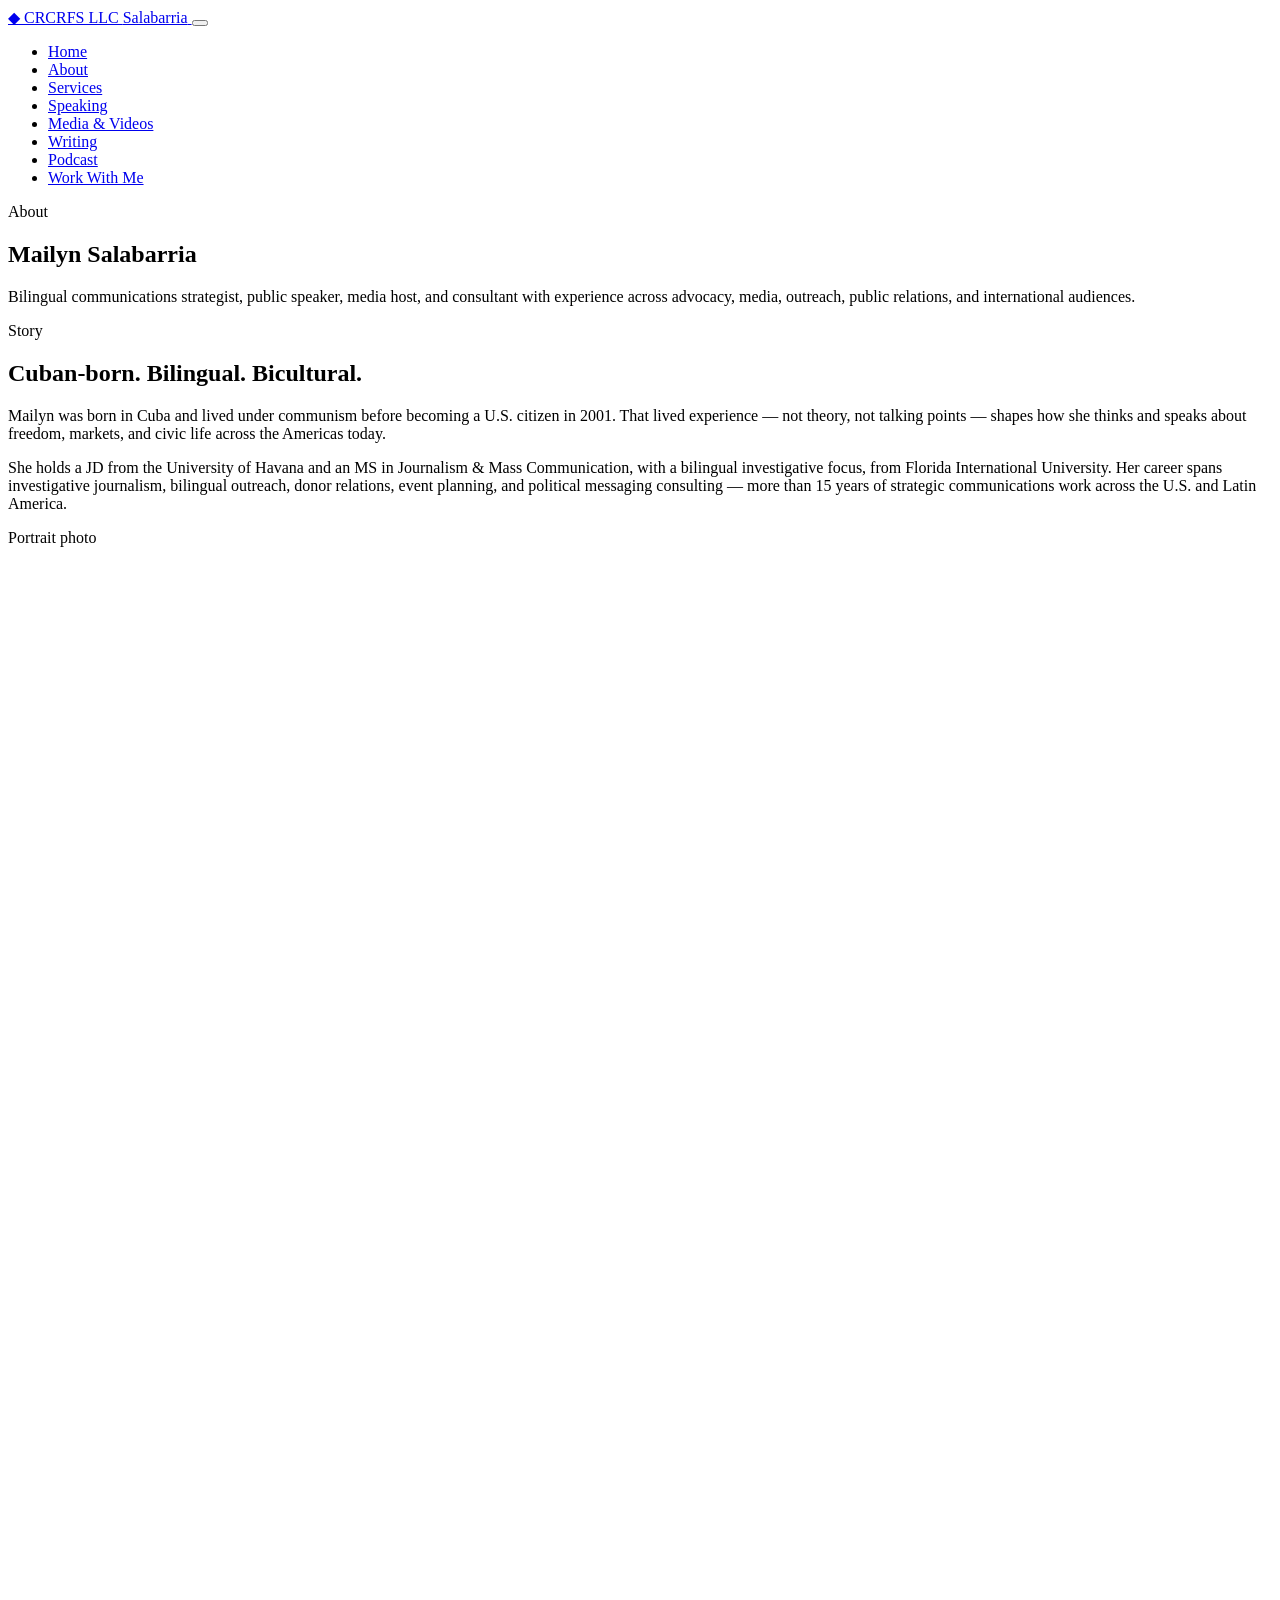
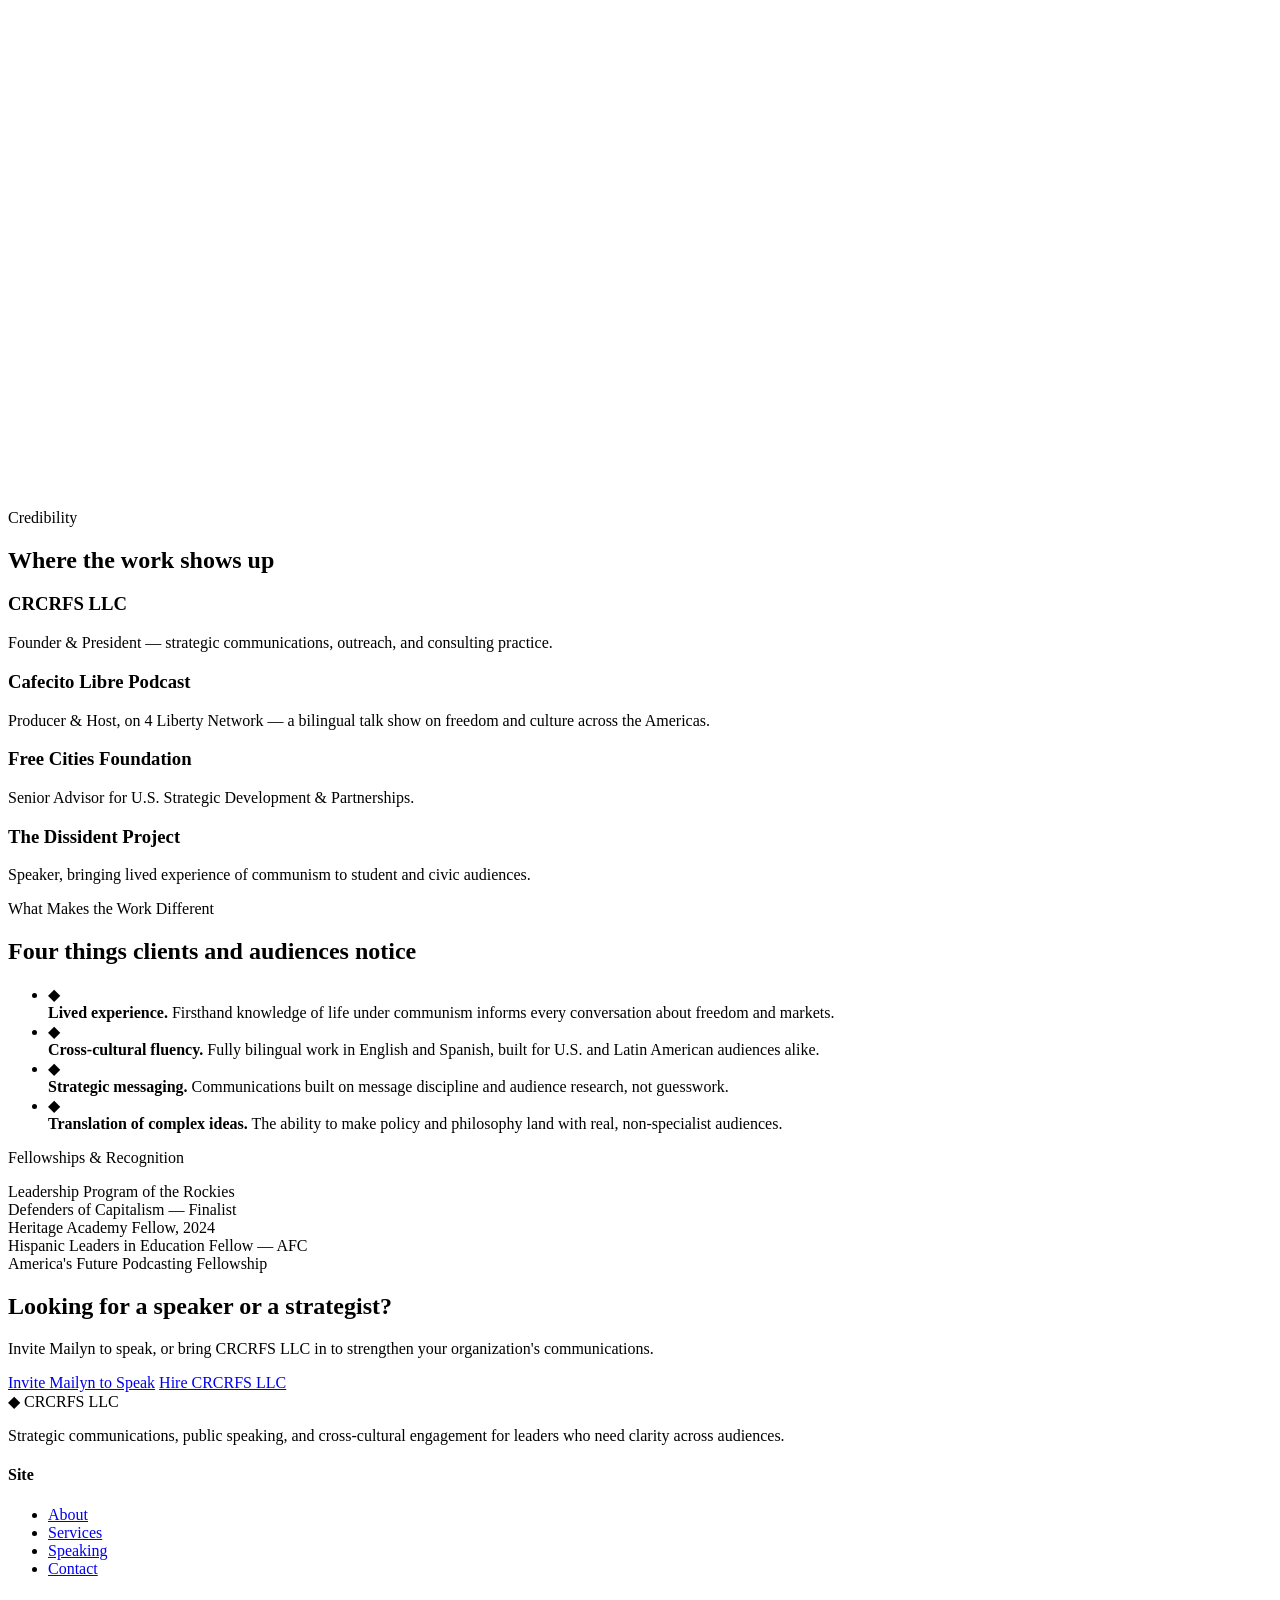
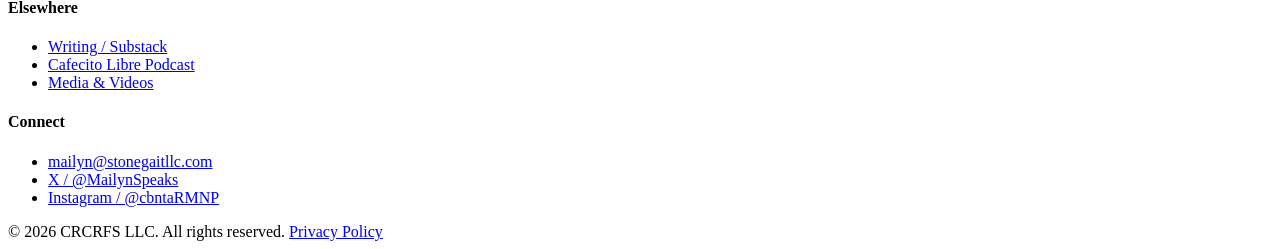
==== about.html @ 8a584d5a "Add files via upload" ====
<!DOCTYPE html>
<html lang="en">
<head>
<meta charset="UTF-8">
<meta name="viewport" content="width=device-width, initial-scale=1.0">
<title>About Mailyn Salabarria | CRCRFS LLC</title>
<meta name="description" content="Cuban-born, bilingual communications strategist and public speaker with 15+ years of experience in advocacy, media, and cross-cultural engagement.">
<link rel="stylesheet" href="css/style.css">
</head>
<body>
  <header class="site-header">
    <div class="container nav">
      <a href="index.html" class="logo">
        <span class="mark">◆</span> CRCRFS LLC <span class="sub">Salabarria</span>
      </a>
      <button class="nav-toggle" aria-label="Toggle menu" aria-expanded="false">
        <span></span><span></span><span></span>
      </button>
      <ul class="nav-links">
        <li><a href="index.html">Home</a></li>
        <li><a href="about.html">About</a></li>
        <li><a href="services.html">Services</a></li>
        <li><a href="speaking.html">Speaking</a></li>
        <li><a href="media.html">Media &amp; Videos</a></li>
        <li><a href="writing.html">Writing</a></li>
        <li><a href="podcast.html">Podcast</a></li>
        <li><a href="contact.html" class="nav-cta">Work With Me</a></li>
      </ul>
    </div>
  </header>

  <main>
  <section class="page-header">
    <div class="container">
      <span class="eyebrow">About</span>
      <h1>Mailyn Salabarria</h1>
      <p class="lede">Bilingual communications strategist, public speaker, media host, and consultant with experience across advocacy, media, outreach, public relations, and international audiences.</p>
    </div>
  </section>

  <section>
    <div class="container split">
      <div>
        <span class="eyebrow">Story</span>
        <h2>Cuban-born. Bilingual. Bicultural.</h2>
        <p>Mailyn was born in Cuba and lived under communism before becoming a U.S. citizen in 2001. That lived experience — not theory, not talking points — shapes how she thinks and speaks about freedom, markets, and civic life across the Americas today.</p>
        <p>She holds a JD from the University of Havana and an MS in Journalism &amp; Mass Communication, with a bilingual investigative focus, from Florida International University. Her career spans investigative journalism, bilingual outreach, donor relations, event planning, and political messaging consulting — more than 15 years of strategic communications work across the U.S. and Latin America.</p>
      </div>
      <div class="hero-visual" style="aspect-ratio:4/5;">
        <div class="placeholder-note">Portrait photo</div>
      </div>
    </div>
  </section>

  <section class="section-alt">
    <div class="container">
      <div class="section-head">
        <span class="eyebrow">Credibility</span>
        <h2>Where the work shows up</h2>
      </div>
      <div class="card-grid">
        <div class="card">
          <h3>CRCRFS LLC</h3>
          <p>Founder &amp; President — strategic communications, outreach, and consulting practice.</p>
        </div>
        <div class="card">
          <h3>Cafecito Libre Podcast</h3>
          <p>Producer &amp; Host, on 4 Liberty Network — a bilingual talk show on freedom and culture across the Americas.</p>
        </div>
        <div class="card">
          <h3>Free Cities Foundation</h3>
          <p>Senior Advisor for U.S. Strategic Development &amp; Partnerships.</p>
        </div>
        <div class="card">
          <h3>The Dissident Project</h3>
          <p>Speaker, bringing lived experience of communism to student and civic audiences.</p>
        </div>
      </div>
    </div>
  </section>

  <section>
    <div class="container">
      <div class="section-head">
        <span class="eyebrow">What Makes the Work Different</span>
        <h2>Four things clients and audiences notice</h2>
      </div>
      <ul class="pillar-list">
        <li><span class="mark">◆</span><div><strong>Lived experience.</strong> Firsthand knowledge of life under communism informs every conversation about freedom and markets.</div></li>
        <li><span class="mark">◆</span><div><strong>Cross-cultural fluency.</strong> Fully bilingual work in English and Spanish, built for U.S. and Latin American audiences alike.</div></li>
        <li><span class="mark">◆</span><div><strong>Strategic messaging.</strong> Communications built on message discipline and audience research, not guesswork.</div></li>
        <li><span class="mark">◆</span><div><strong>Translation of complex ideas.</strong> The ability to make policy and philosophy land with real, non-specialist audiences.</div></li>
      </ul>
    </div>
  </section>

  <section class="logo-strip">
    <div class="container">
      <p class="label">Fellowships &amp; Recognition</p>
      <div class="logo-grid">
        <div class="logo-slot">Leadership Program of the Rockies</div>
        <div class="logo-slot">Defenders of Capitalism — Finalist</div>
        <div class="logo-slot">Heritage Academy Fellow, 2024</div>
        <div class="logo-slot">Hispanic Leaders in Education Fellow — AFC</div>
        <div class="logo-slot">America's Future Podcasting Fellowship</div>
      </div>
    </div>
  </section>

  <section>
    <div class="container">
      <div class="cta-banner">
        <h2>Looking for a speaker or a strategist?</h2>
        <p>Invite Mailyn to speak, or bring CRCRFS LLC in to strengthen your organization's communications.</p>
        <div class="hero-actions">
          <a href="speaking.html" class="btn btn-gold">Invite Mailyn to Speak</a>
          <a href="contact.html" class="btn btn-outline-light">Hire CRCRFS LLC</a>
        </div>
      </div>
    </div>
  </section>

  </main>
  <footer class="site-footer">
    <div class="container">
      <div class="footer-grid">
        <div>
          <div class="footer-logo"><span class="mark">◆</span> CRCRFS LLC</div>
          <p class="footer-tagline">Strategic communications, public speaking, and cross-cultural engagement for leaders who need clarity across audiences.</p>
        </div>
        <div>
          <h4>Site</h4>
          <ul>
            <li><a href="about.html">About</a></li>
            <li><a href="services.html">Services</a></li>
            <li><a href="speaking.html">Speaking</a></li>
            <li><a href="contact.html">Contact</a></li>
          </ul>
        </div>
        <div>
          <h4>Elsewhere</h4>
          <ul>
            <li><a href="writing.html">Writing / Substack</a></li>
            <li><a href="podcast.html">Cafecito Libre Podcast</a></li>
            <li><a href="media.html">Media &amp; Videos</a></li>
          </ul>
        </div>
        <div>
          <h4>Connect</h4>
          <ul>
            <li><a href="mailto:mailyn@stonegaitllc.com">mailyn@stonegaitllc.com</a></li>
            <li><a href="https://x.com/MailynSpeaks" target="_blank" rel="noopener">X / @MailynSpeaks</a></li>
            <li><a href="https://instagram.com/cbntaRMNP" target="_blank" rel="noopener">Instagram / @cbntaRMNP</a></li>
          </ul>
        </div>
      </div>
      <div class="footer-bottom">
        <span>&copy; <span id="year"></span> CRCRFS LLC. All rights reserved.</span>
        <span><a href="#">Privacy Policy</a></span>
      </div>
    </div>
  </footer>
  <script>document.getElementById('year').textContent = new Date().getFullYear();</script>
  <script src="js/main.js"></script>
</body>
</html>
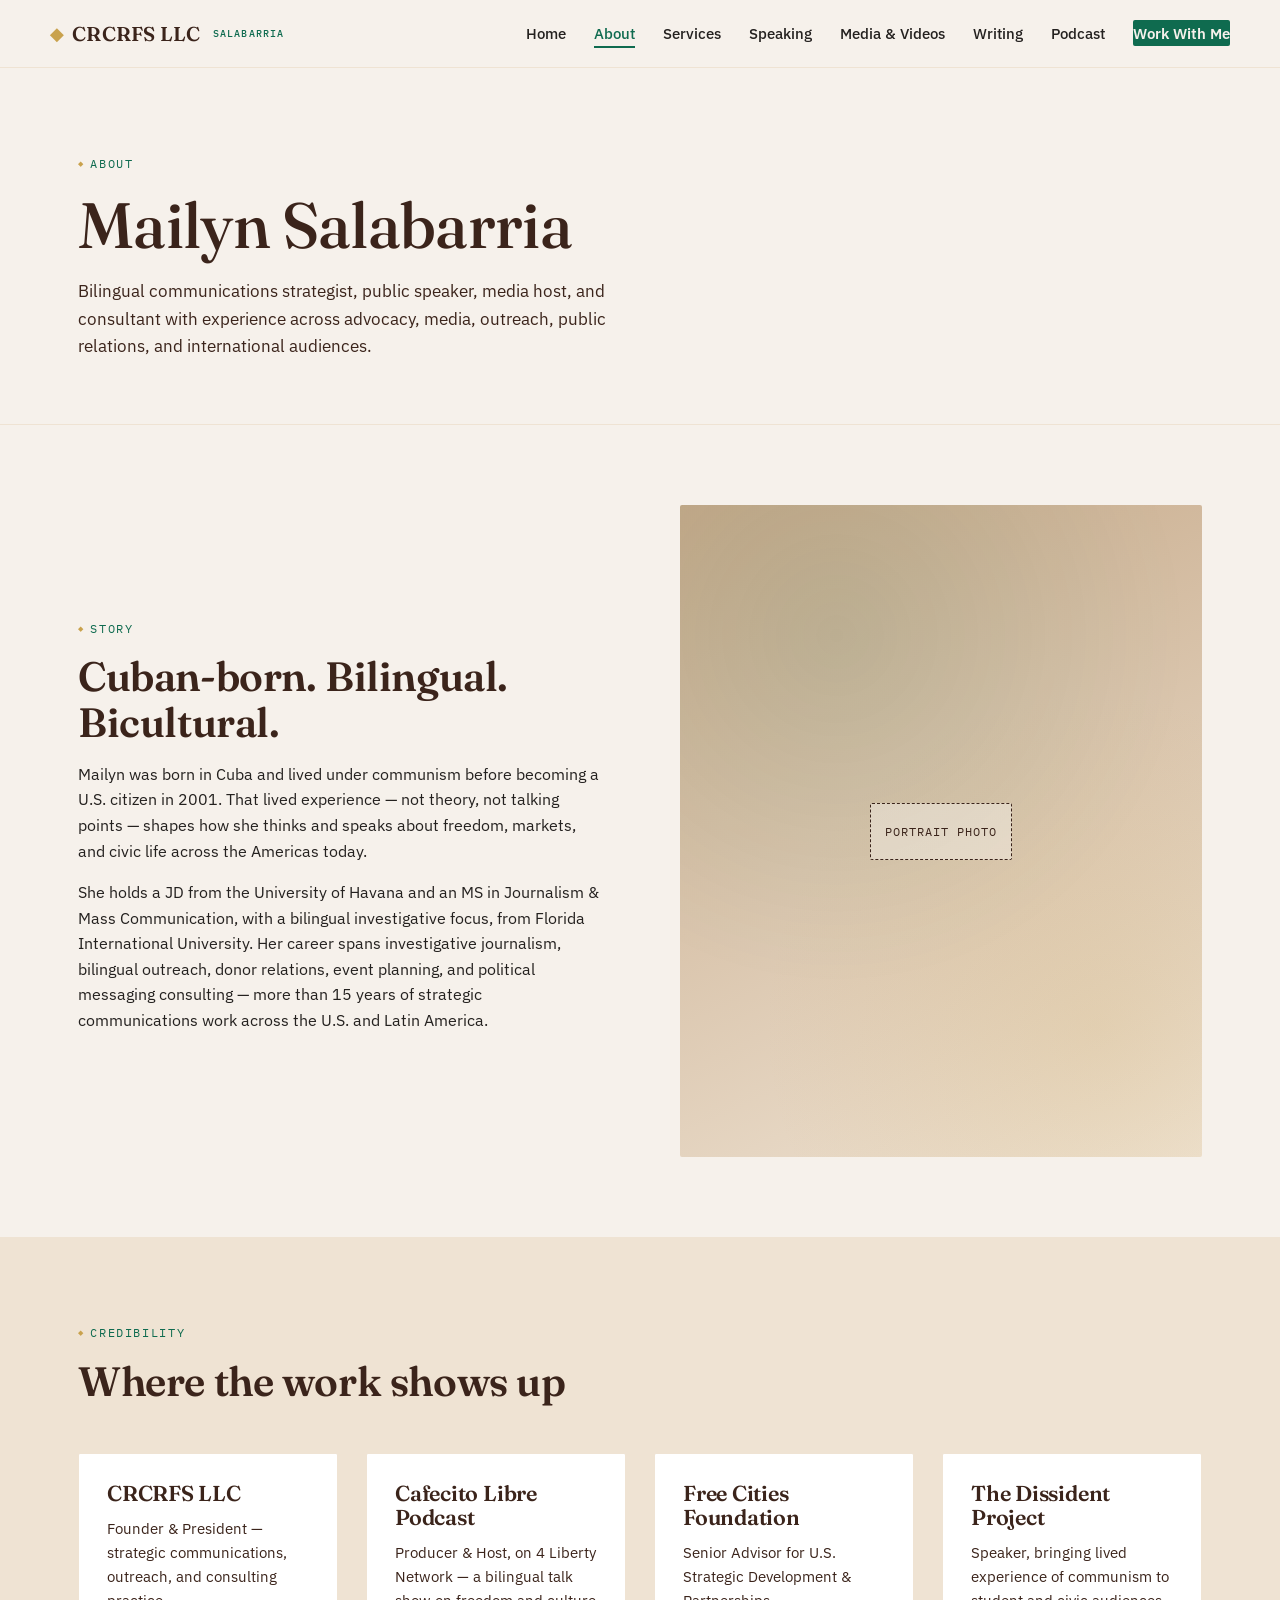
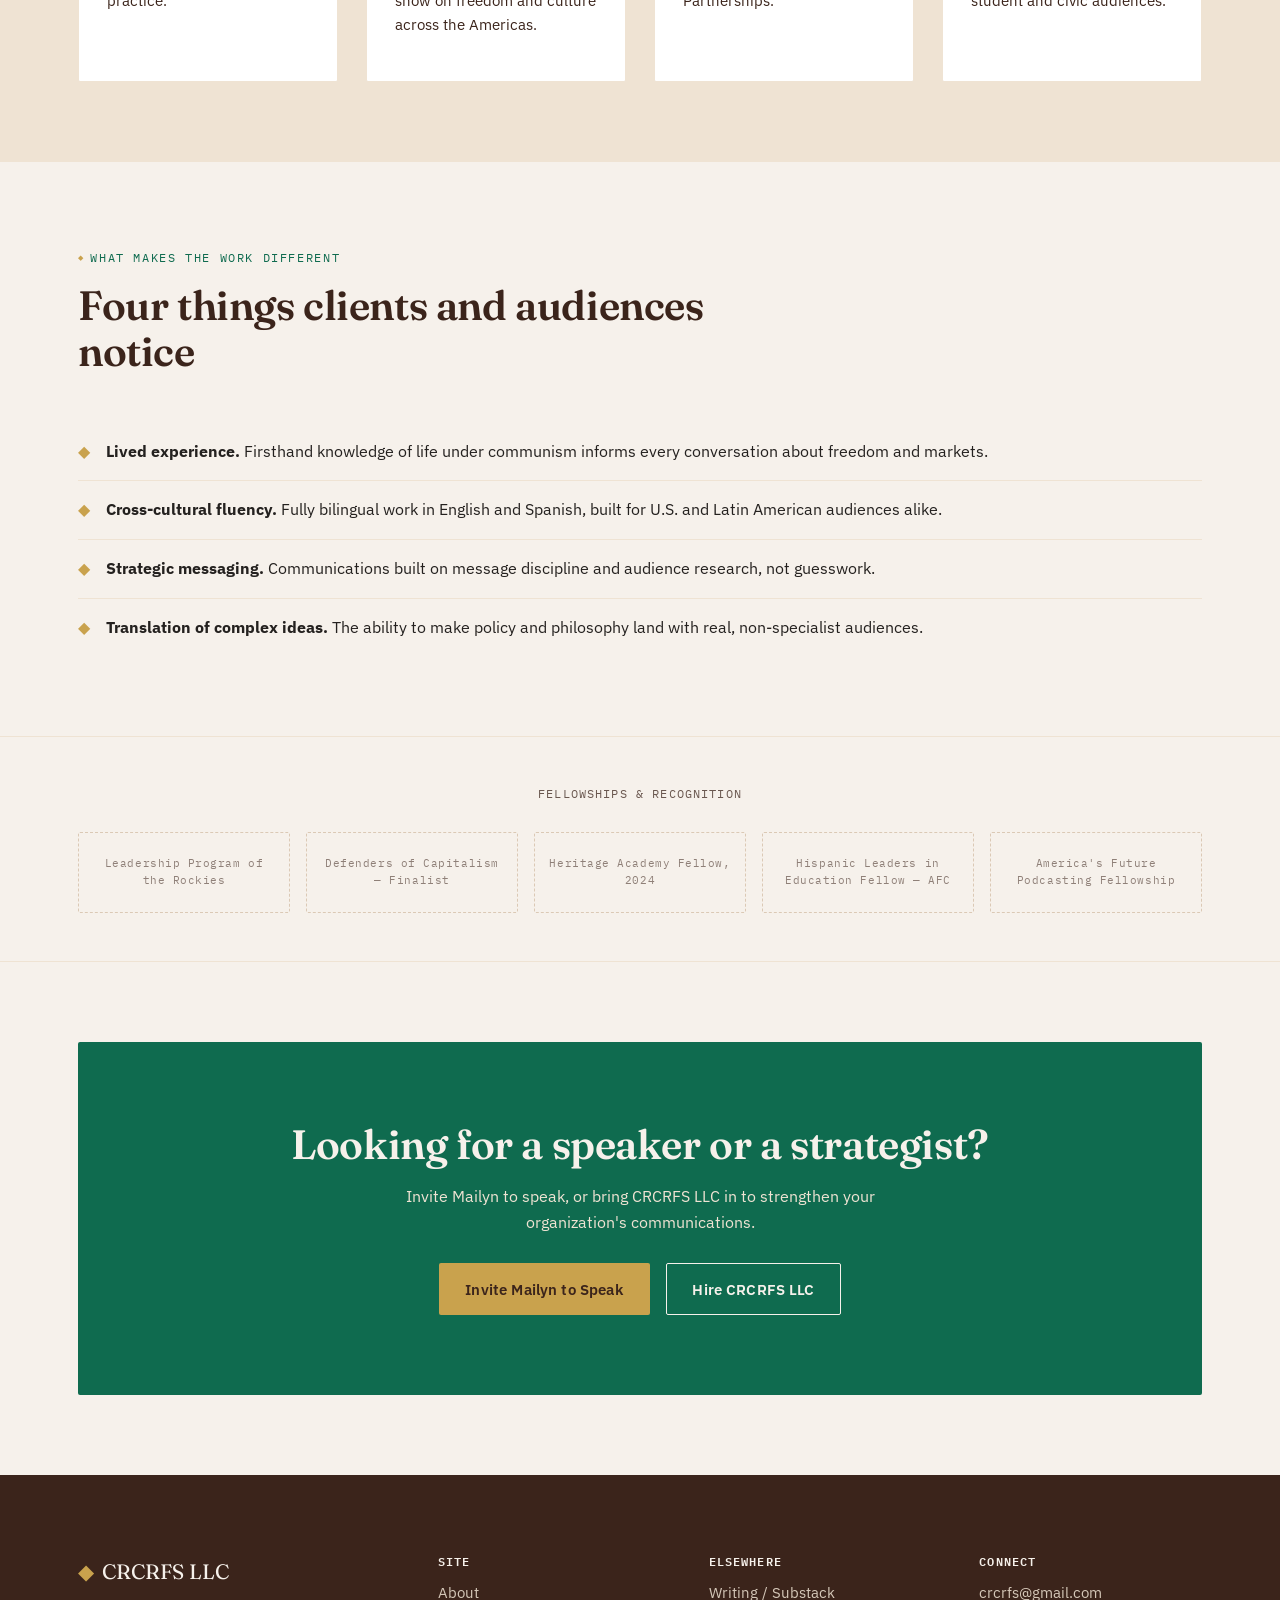
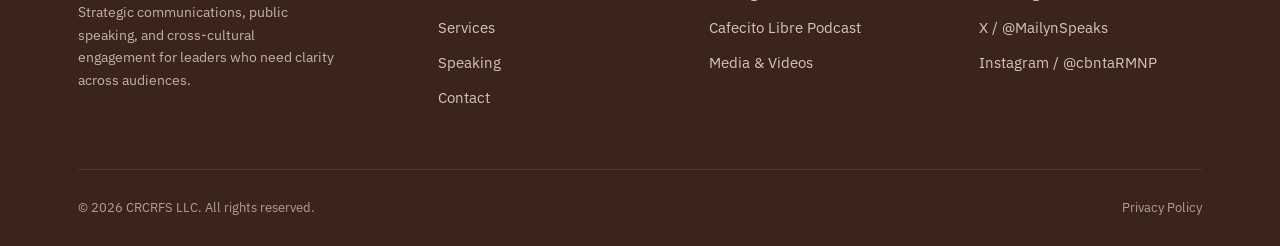
==== commit 78b258fa: "fix duplicate folder" ====
--- a/about.html
+++ b/about.html
@@ -148,7 +148,7 @@
         <div>
           <h4>Connect</h4>
           <ul>
-            <li><a href="mailto:mailyn@stonegaitllc.com">mailyn@stonegaitllc.com</a></li>
+            <li><a href="mailto:crcrfs@gmail.com">crcrfs@gmail.com</a></li>
             <li><a href="https://x.com/MailynSpeaks" target="_blank" rel="noopener">X / @MailynSpeaks</a></li>
             <li><a href="https://instagram.com/cbntaRMNP" target="_blank" rel="noopener">Instagram / @cbntaRMNP</a></li>
           </ul>
--- a/css/style.css
+++ b/css/style.css
@@ -0,0 +1,586 @@
+/* ============================================================
+   CRCRFS LLC — Stylesheet
+   Design tokens, typography, layout, components
+   ============================================================ */
+
+@import url('https://fonts.googleapis.com/css2?family=Fraunces:opsz,wght@9..144,400;9..144,500;9..144,600;9..144,700&family=IBM+Plex+Sans:wght@400;500;600;700&family=IBM+Plex+Mono:wght@400;500&display=swap');
+
+:root{
+  /* --- Color tokens (from brand blueprint) --- */
+  --ivory: #F6F1EB;         /* main background */
+  --latte: #C6A989;         /* secondary background */
+  --emerald: #0F6B4F;       /* primary CTA / brand accent */
+  --emerald-dark: #0B4F3A;  /* hover state */
+  --espresso: #3B241B;      /* deep contrast */
+  --gold: #C9A24D;          /* luxury accent */
+  --solar-gold: #D89B2B;    /* visibility accent */
+  --charcoal: #24211F;      /* body text */
+  --champagne: #EFE3D3;     /* section dividers */
+  --white: #FFFFFF;
+
+  /* --- Type --- */
+  --font-display: 'Fraunces', Georgia, serif;
+  --font-body: 'IBM Plex Sans', -apple-system, Helvetica, Arial, sans-serif;
+  --font-mono: 'IBM Plex Mono', 'Courier New', monospace;
+
+  /* --- Spacing scale --- */
+  --space-xs: 0.5rem;
+  --space-sm: 1rem;
+  --space-md: 1.75rem;
+  --space-lg: 3rem;
+  --space-xl: 5rem;
+  --space-2xl: 8rem;
+
+  /* --- Layout --- */
+  --max-width: 1180px;
+  --radius: 2px;
+}
+
+*, *::before, *::after{ box-sizing: border-box; }
+
+html{ scroll-behavior: smooth; }
+
+@media (prefers-reduced-motion: reduce){
+  html{ scroll-behavior: auto; }
+  *, *::before, *::after{ animation-duration: 0.01ms !important; animation-iteration-count: 1 !important; transition-duration: 0.01ms !important; }
+}
+
+body{
+  margin: 0;
+  font-family: var(--font-body);
+  color: var(--charcoal);
+  background: var(--ivory);
+  line-height: 1.6;
+  -webkit-font-smoothing: antialiased;
+}
+
+img{ max-width: 100%; display: block; }
+
+a{ color: inherit; text-decoration: none; }
+
+h1, h2, h3, h4{
+  font-family: var(--font-display);
+  font-weight: 600;
+  line-height: 1.12;
+  margin: 0 0 var(--space-sm);
+  color: var(--espresso);
+  letter-spacing: -0.01em;
+}
+
+h1{ font-size: clamp(2.4rem, 5vw, 4rem); font-weight: 500; }
+h2{ font-size: clamp(1.8rem, 3.2vw, 2.6rem); }
+h3{ font-size: 1.35rem; }
+
+p{ margin: 0 0 var(--space-sm); }
+
+.container{
+  max-width: var(--max-width);
+  margin: 0 auto;
+  padding: 0 var(--space-md);
+}
+
+/* --- Eyebrow / label utility --- */
+.eyebrow{
+  font-family: var(--font-mono);
+  font-size: 0.72rem;
+  letter-spacing: 0.14em;
+  text-transform: uppercase;
+  color: var(--emerald);
+  display: inline-flex;
+  align-items: center;
+  gap: 0.5em;
+  margin-bottom: var(--space-sm);
+}
+.eyebrow::before{ content: "◆"; color: var(--gold); font-size: 0.65em; }
+
+/* --- Buttons --- */
+.btn{
+  display: inline-flex;
+  align-items: center;
+  gap: 0.5em;
+  font-family: var(--font-body);
+  font-weight: 600;
+  font-size: 0.95rem;
+  padding: 0.85em 1.7em;
+  border-radius: var(--radius);
+  border: 1.5px solid transparent;
+  cursor: pointer;
+  transition: background 0.2s ease, color 0.2s ease, border-color 0.2s ease, transform 0.15s ease;
+  letter-spacing: 0.01em;
+}
+.btn:active{ transform: translateY(1px); }
+.btn-primary{ background: var(--emerald); color: var(--ivory); }
+.btn-primary:hover{ background: var(--emerald-dark); }
+.btn-outline{ background: transparent; color: var(--espresso); border-color: var(--espresso); }
+.btn-outline:hover{ background: var(--espresso); color: var(--ivory); }
+.btn-outline-light{ background: transparent; color: var(--ivory); border-color: var(--ivory); }
+.btn-outline-light:hover{ background: var(--ivory); color: var(--espresso); }
+.btn-gold{ background: var(--gold); color: var(--espresso); }
+.btn-gold:hover{ background: var(--solar-gold); }
+
+/* ============================================================
+   Header / Navigation
+   ============================================================ */
+.site-header{
+  position: sticky;
+  top: 0;
+  z-index: 100;
+  background: rgba(246, 241, 235, 0.94);
+  backdrop-filter: blur(6px);
+  border-bottom: 1px solid var(--champagne);
+}
+.nav{
+  display: flex;
+  align-items: center;
+  justify-content: space-between;
+  padding: 1.1rem 0;
+}
+.logo{
+  font-family: var(--font-display);
+  font-size: 1.25rem;
+  font-weight: 600;
+  color: var(--espresso);
+  display: flex;
+  align-items: center;
+  gap: 0.45em;
+  letter-spacing: 0.01em;
+}
+.logo .mark{ color: var(--gold); font-size: 0.85em; }
+.logo .sub{
+  font-family: var(--font-mono);
+  font-size: 0.62rem;
+  letter-spacing: 0.12em;
+  color: var(--emerald);
+  text-transform: uppercase;
+  margin-left: 0.35em;
+  font-weight: 500;
+}
+
+.nav-links{
+  display: flex;
+  align-items: center;
+  gap: var(--space-md);
+  list-style: none;
+  margin: 0;
+  padding: 0;
+}
+.nav-links a{
+  font-size: 0.92rem;
+  font-weight: 500;
+  color: var(--charcoal);
+  position: relative;
+  padding: 0.25em 0;
+}
+.nav-links a::after{
+  content: "";
+  position: absolute;
+  left: 0; right: 100%;
+  bottom: -2px;
+  height: 2px;
+  background: var(--emerald);
+  transition: right 0.25s ease;
+}
+.nav-links a:hover::after,
+.nav-links a.active::after{ right: 0; }
+.nav-links a.active{ color: var(--emerald); }
+.nav-cta{
+  background: var(--emerald);
+  color: var(--ivory) !important;
+  padding: 0.6em 1.3em;
+  border-radius: var(--radius);
+  font-weight: 600 !important;
+}
+.nav-cta::after{ display: none; }
+.nav-cta:hover{ background: var(--emerald-dark); }
+
+.nav-toggle{
+  display: none;
+  background: none;
+  border: none;
+  cursor: pointer;
+  padding: 0.4rem;
+  flex-direction: column;
+  gap: 5px;
+}
+.nav-toggle span{
+  width: 24px; height: 2px;
+  background: var(--espresso);
+  display: block;
+}
+
+@media (max-width: 880px){
+  .nav-toggle{ display: flex; }
+  .nav-links{
+    position: absolute;
+    top: 100%; left: 0; right: 0;
+    background: var(--ivory);
+    flex-direction: column;
+    align-items: flex-start;
+    gap: 0;
+    border-bottom: 1px solid var(--champagne);
+    max-height: 0;
+    overflow: hidden;
+    transition: max-height 0.3s ease;
+  }
+  .nav-links.open{ max-height: 600px; }
+  .nav-links li{ width: 100%; }
+  .nav-links a{ display: block; padding: 1rem var(--space-md); width: 100%; border-bottom: 1px solid var(--champagne); }
+  .nav-links a::after{ display: none; }
+  .nav-cta{ margin: 1rem var(--space-md); }
+}
+
+/* ============================================================
+   Hero
+   ============================================================ */
+.hero{
+  padding: var(--space-2xl) 0 var(--space-xl);
+  position: relative;
+}
+.hero-grid{
+  display: grid;
+  grid-template-columns: 1.1fr 0.9fr;
+  gap: var(--space-xl);
+  align-items: center;
+}
+.hero h1{ margin-bottom: var(--space-sm); }
+.hero .lede{
+  font-size: 1.15rem;
+  color: var(--espresso);
+  max-width: 42ch;
+  margin-bottom: var(--space-md);
+}
+.hero-actions{ display: flex; gap: var(--space-sm); flex-wrap: wrap; }
+.hero-visual{
+  aspect-ratio: 4/5;
+  background: linear-gradient(155deg, var(--latte) 0%, var(--champagne) 100%);
+  border-radius: var(--radius);
+  position: relative;
+  display: flex;
+  align-items: center;
+  justify-content: center;
+  overflow: hidden;
+}
+.hero-visual::before{
+  content: "";
+  position: absolute;
+  inset: 0;
+  background:
+    radial-gradient(circle at 30% 20%, rgba(15,107,79,0.10), transparent 55%),
+    radial-gradient(circle at 80% 80%, rgba(201,162,77,0.16), transparent 50%);
+}
+.placeholder-note{
+  position: relative;
+  z-index: 1;
+  text-align: center;
+  font-family: var(--font-mono);
+  font-size: 0.75rem;
+  letter-spacing: 0.08em;
+  text-transform: uppercase;
+  color: var(--espresso);
+  border: 1px dashed var(--espresso);
+  padding: 1.5em 1.2em;
+  margin: var(--space-md);
+  border-radius: var(--radius);
+  background: rgba(255,255,255,0.35);
+}
+
+@media (max-width: 880px){
+  .hero-grid{ grid-template-columns: 1fr; }
+  .hero-visual{ order: -1; aspect-ratio: 16/10; }
+}
+
+/* ============================================================
+   Sections (general)
+   ============================================================ */
+section{ padding: var(--space-xl) 0; }
+.section-alt{ background: var(--champagne); }
+.section-dark{ background: var(--espresso); color: var(--ivory); }
+.section-dark h2, .section-dark h3{ color: var(--ivory); }
+.section-dark .eyebrow{ color: var(--solar-gold); }
+.section-dark .eyebrow::before{ color: var(--solar-gold); }
+
+.section-head{ max-width: 640px; margin-bottom: var(--space-lg); }
+.section-head.center{ margin-left: auto; margin-right: auto; text-align: center; }
+
+.divider{
+  width: 100%;
+  border: none;
+  border-top: 1px solid var(--champagne);
+  margin: 0;
+}
+
+/* ============================================================
+   Logo strip
+   ============================================================ */
+.logo-strip{ padding: var(--space-lg) 0; border-top: 1px solid var(--champagne); border-bottom: 1px solid var(--champagne); }
+.logo-strip .label{
+  font-family: var(--font-mono);
+  font-size: 0.72rem;
+  letter-spacing: 0.1em;
+  text-transform: uppercase;
+  color: var(--espresso);
+  text-align: center;
+  margin-bottom: var(--space-md);
+  opacity: 0.75;
+}
+.logo-grid{
+  display: grid;
+  grid-template-columns: repeat(auto-fit, minmax(140px, 1fr));
+  gap: var(--space-sm);
+}
+.logo-slot{
+  border: 1px dashed var(--latte);
+  border-radius: var(--radius);
+  padding: 1.4rem 0.8rem;
+  text-align: center;
+  font-family: var(--font-mono);
+  font-size: 0.68rem;
+  letter-spacing: 0.05em;
+  color: var(--espresso);
+  opacity: 0.55;
+}
+
+/* ============================================================
+   Cards — services
+   ============================================================ */
+.card-grid{
+  display: grid;
+  grid-template-columns: repeat(auto-fit, minmax(220px, 1fr));
+  gap: var(--space-md);
+}
+.card{
+  background: var(--white);
+  border: 1px solid var(--champagne);
+  border-radius: var(--radius);
+  padding: var(--space-md);
+  transition: border-color 0.2s ease, transform 0.2s ease;
+}
+.card:hover{ border-color: var(--gold); transform: translateY(-3px); }
+.card .num{
+  font-family: var(--font-mono);
+  font-size: 0.75rem;
+  color: var(--gold);
+  margin-bottom: 0.6em;
+  display: block;
+}
+.card h3{ margin-bottom: 0.5em; }
+.card p{ font-size: 0.94rem; color: var(--espresso); margin-bottom: var(--space-sm); }
+.card ul{ margin: 0 0 var(--space-sm); padding-left: 1.1em; font-size: 0.9rem; color: var(--espresso); }
+.card ul li{ margin-bottom: 0.3em; }
+.card-link{
+  font-family: var(--font-mono);
+  font-size: 0.78rem;
+  letter-spacing: 0.04em;
+  color: var(--emerald);
+  font-weight: 500;
+  display: inline-flex;
+  align-items: center;
+  gap: 0.4em;
+}
+.card-link::after{ content: "→"; transition: transform 0.2s ease; }
+.card-link:hover::after{ transform: translateX(3px); }
+
+/* ============================================================
+   Video / media grid
+   ============================================================ */
+.media-grid{
+  display: grid;
+  grid-template-columns: repeat(auto-fit, minmax(260px, 1fr));
+  gap: var(--space-md);
+}
+.video-slot{
+  aspect-ratio: 16/9;
+  background: var(--espresso);
+  border-radius: var(--radius);
+  display: flex;
+  align-items: center;
+  justify-content: center;
+  position: relative;
+  color: var(--champagne);
+  overflow: hidden;
+}
+.video-slot::before{
+  content: "";
+  position: absolute; inset: 0;
+  background: radial-gradient(circle at 50% 40%, rgba(201,162,77,0.18), transparent 60%);
+}
+.play-icon{
+  width: 56px; height: 56px;
+  border-radius: 50%;
+  border: 1.5px solid var(--gold);
+  display: flex; align-items: center; justify-content: center;
+  position: relative; z-index: 1;
+}
+.play-icon::after{
+  content: "";
+  border-style: solid;
+  border-width: 8px 0 8px 13px;
+  border-color: transparent transparent transparent var(--gold);
+  margin-left: 3px;
+}
+.video-caption{
+  padding: var(--space-sm) 0 0;
+}
+.video-caption .eyebrow{ margin-bottom: 0.3em; }
+
+/* ============================================================
+   Testimonials
+   ============================================================ */
+.testimonial{
+  background: var(--white);
+  border-left: 3px solid var(--gold);
+  padding: var(--space-md);
+  border-radius: var(--radius);
+}
+.testimonial p{ font-family: var(--font-display); font-size: 1.15rem; font-style: italic; color: var(--espresso); margin-bottom: var(--space-sm); }
+.testimonial .attribution{ font-family: var(--font-mono); font-size: 0.78rem; color: var(--emerald); letter-spacing: 0.02em; }
+
+/* ============================================================
+   Final CTA banner
+   ============================================================ */
+.cta-banner{
+  background: var(--emerald);
+  color: var(--ivory);
+  border-radius: var(--radius);
+  padding: var(--space-xl) var(--space-lg);
+  text-align: center;
+}
+.cta-banner h2{ color: var(--ivory); }
+.cta-banner p{ color: var(--champagne); max-width: 50ch; margin-left: auto; margin-right: auto; }
+.cta-banner .hero-actions{ justify-content: center; margin-top: var(--space-md); }
+
+/* ============================================================
+   Footer
+   ============================================================ */
+.site-footer{
+  background: var(--espresso);
+  color: var(--champagne);
+  padding: var(--space-xl) 0 var(--space-md);
+}
+.footer-grid{
+  display: grid;
+  grid-template-columns: 1.4fr 1fr 1fr 1fr;
+  gap: var(--space-lg);
+  margin-bottom: var(--space-lg);
+}
+.footer-grid h4{
+  color: var(--ivory);
+  font-family: var(--font-mono);
+  font-size: 0.72rem;
+  letter-spacing: 0.1em;
+  text-transform: uppercase;
+  margin-bottom: 1em;
+}
+.footer-grid ul{ list-style: none; margin: 0; padding: 0; }
+.footer-grid li{ margin-bottom: 0.6em; }
+.footer-grid a{ color: var(--champagne); font-size: 0.92rem; opacity: 0.85; }
+.footer-grid a:hover{ opacity: 1; color: var(--solar-gold); }
+.footer-logo{
+  font-family: var(--font-display);
+  font-size: 1.3rem;
+  color: var(--ivory);
+  margin-bottom: 0.6em;
+  display: flex; align-items: center; gap: 0.4em;
+}
+.footer-logo .mark{ color: var(--gold); }
+.footer-tagline{ font-size: 0.88rem; opacity: 0.75; max-width: 32ch; }
+.footer-bottom{
+  border-top: 1px solid rgba(246,241,235,0.15);
+  padding-top: var(--space-md);
+  display: flex;
+  justify-content: space-between;
+  flex-wrap: wrap;
+  gap: 1rem;
+  font-size: 0.8rem;
+  opacity: 0.65;
+}
+.footer-bottom a{ opacity: 1; }
+
+@media (max-width: 780px){
+  .footer-grid{ grid-template-columns: 1fr 1fr; }
+}
+
+/* ============================================================
+   Page header (interior pages)
+   ============================================================ */
+.page-header{
+  padding: var(--space-xl) 0 var(--space-lg);
+  border-bottom: 1px solid var(--champagne);
+}
+.page-header .lede{ max-width: 56ch; font-size: 1.08rem; color: var(--espresso); }
+
+/* ============================================================
+   Forms
+   ============================================================ */
+.form-grid{
+  display: grid;
+  grid-template-columns: 1fr 1fr;
+  gap: var(--space-sm) var(--space-md);
+}
+.form-grid .full{ grid-column: 1 / -1; }
+label{
+  display: block;
+  font-family: var(--font-mono);
+  font-size: 0.72rem;
+  letter-spacing: 0.06em;
+  text-transform: uppercase;
+  color: var(--espresso);
+  margin-bottom: 0.5em;
+}
+input, select, textarea{
+  width: 100%;
+  font-family: var(--font-body);
+  font-size: 0.95rem;
+  padding: 0.75em 0.9em;
+  border: 1.5px solid var(--latte);
+  border-radius: var(--radius);
+  background: var(--white);
+  color: var(--charcoal);
+}
+input:focus, select:focus, textarea:focus{
+  outline: none;
+  border-color: var(--emerald);
+}
+textarea{ resize: vertical; min-height: 120px; }
+.form-note{ font-size: 0.85rem; color: var(--espresso); opacity: 0.8; margin-top: var(--space-sm); }
+
+@media (max-width: 640px){
+  .form-grid{ grid-template-columns: 1fr; }
+}
+
+/* --- Focus visibility for accessibility --- */
+a:focus-visible, button:focus-visible, input:focus-visible, select:focus-visible, textarea:focus-visible{
+  outline: 2px solid var(--emerald);
+  outline-offset: 2px;
+}
+
+/* --- Two-column content blocks (About / Writing pages) --- */
+.split{
+  display: grid;
+  grid-template-columns: 1fr 1fr;
+  gap: var(--space-xl);
+  align-items: center;
+}
+@media (max-width: 880px){
+  .split{ grid-template-columns: 1fr; }
+}
+.pillar-list{ list-style: none; margin: 0; padding: 0; }
+.pillar-list li{
+  padding: var(--space-sm) 0;
+  border-bottom: 1px solid var(--champagne);
+  display: flex;
+  gap: var(--space-sm);
+}
+.pillar-list li:last-child{ border-bottom: none; }
+.pillar-list .mark{ color: var(--gold); flex-shrink: 0; }
+
+.tag-list{ display: flex; flex-wrap: wrap; gap: 0.6em; }
+.tag{
+  font-family: var(--font-mono);
+  font-size: 0.75rem;
+  letter-spacing: 0.03em;
+  padding: 0.5em 1em;
+  border: 1px solid var(--latte);
+  border-radius: 999px;
+  color: var(--espresso);
+}
